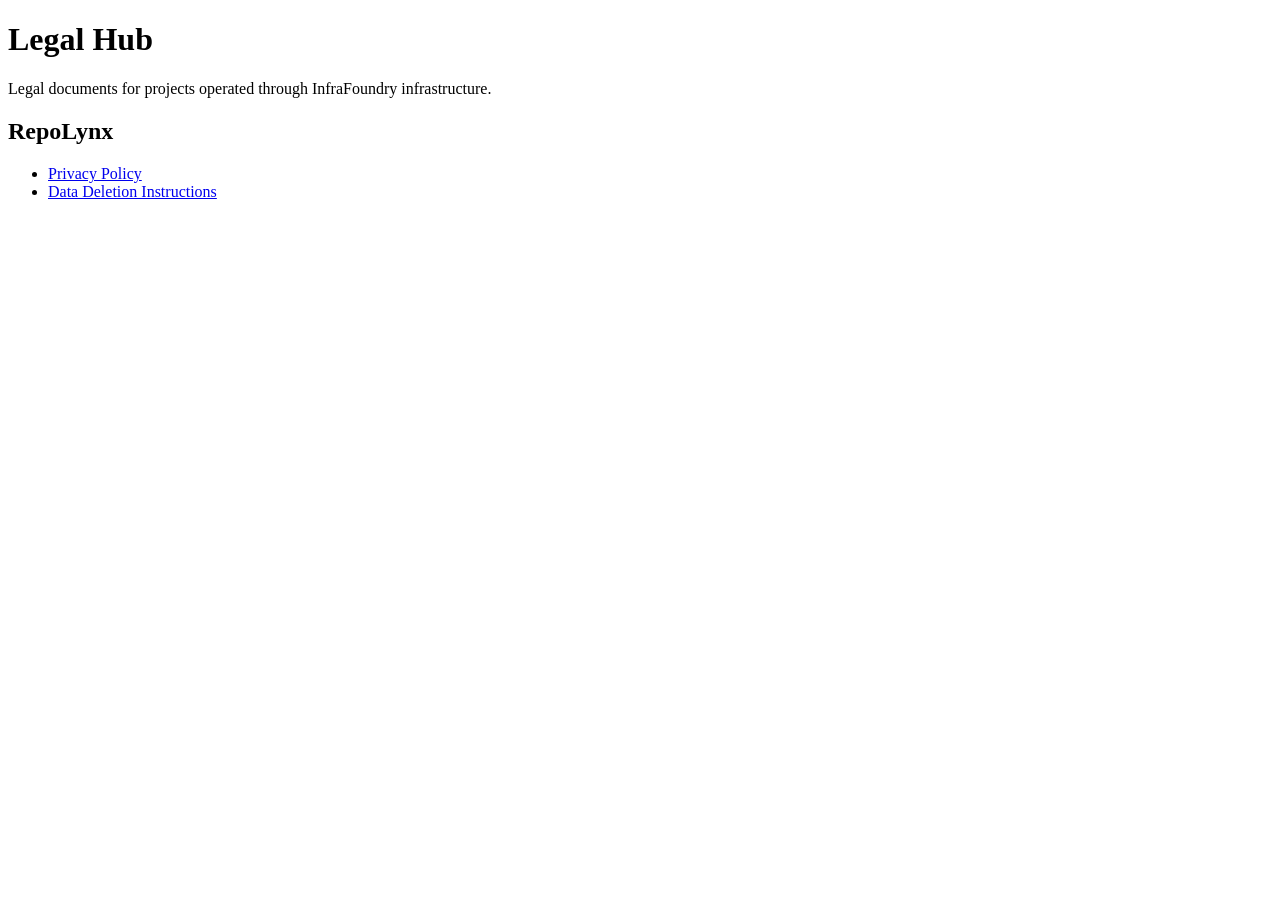
==== index.html @ c6e341f9 "Add initial index.html for Legal Hub" ====
<!doctype html>
<html lang="en">
<head>
  <meta charset="utf-8">
  <meta name="viewport" content="width=device-width, initial-scale=1">
  <title>Legal Hub</title>
</head>
<body>
  <h1>Legal Hub</h1>
  <p>Legal documents for projects operated through InfraFoundry infrastructure.</p>

  <h2>RepoLynx</h2>
  <ul>
    <li><a href="repolynx/privacy.html">Privacy Policy</a></li>
    <li><a href="repolynx/data-deletion.html">Data Deletion Instructions</a></li>
  </ul>
</body>
</html>
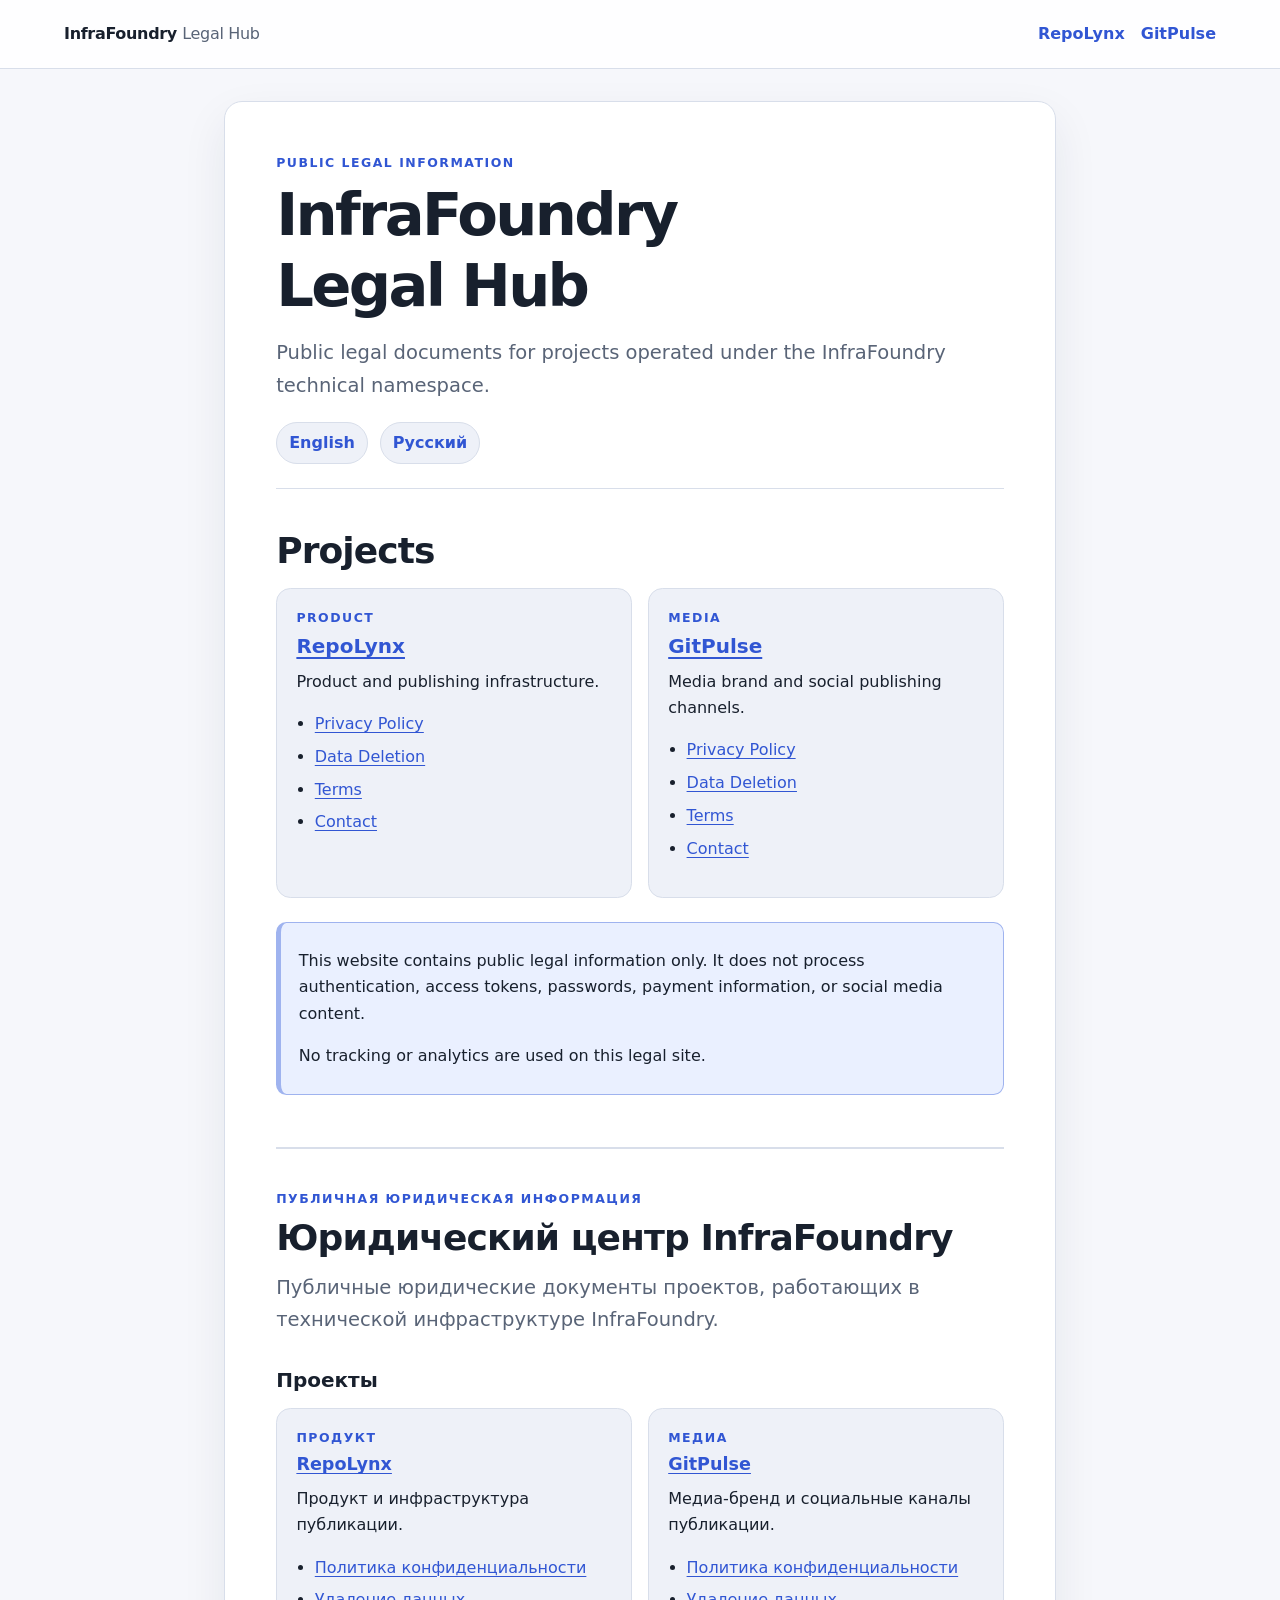
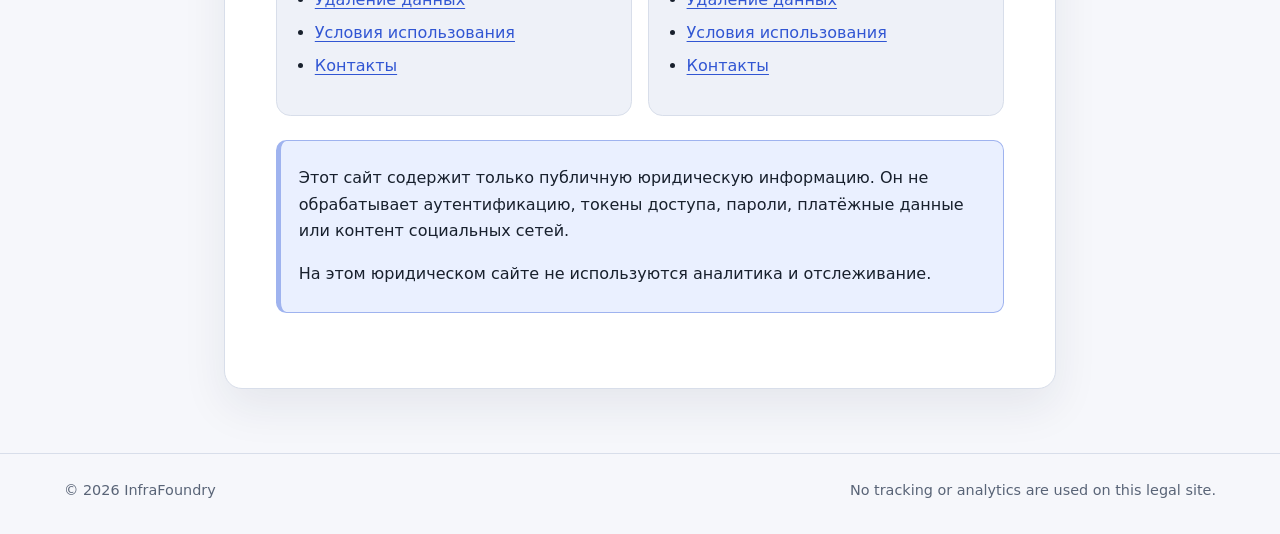
==== commit 60625b5b: "feat: build multilingual legal hub pages" ====
--- a/index.html
+++ b/index.html
@@ -3,16 +3,109 @@
 <head>
   <meta charset="utf-8">
   <meta name="viewport" content="width=device-width, initial-scale=1">
-  <title>Legal Hub</title>
+  <meta name="color-scheme" content="light dark">
+  <title>InfraFoundry Legal Hub</title>
+  <meta name="description" content="Public legal documents for RepoLynx and GitPulse projects operated under the InfraFoundry technical namespace.">
+  <link rel="canonical" href="https://infrafoundry.github.io/legal-hub/">
+  <link rel="icon" href="assets/favicon.svg" type="image/svg+xml">
+  <link rel="stylesheet" href="assets/styles.css">
 </head>
 <body>
-  <h1>Legal Hub</h1>
-  <p>Legal documents for projects operated through InfraFoundry infrastructure.</p>
+  <a class="skip-link" href="#content">Skip to content</a>
+  <header class="site-header">
+    <div class="shell header-row">
+      <a class="brand" href="./" aria-current="page">InfraFoundry <span>Legal Hub</span></a>
+      <nav aria-label="Primary">
+        <a href="repolynx/">RepoLynx</a>
+        <a href="gitpulse/">GitPulse</a>
+      </nav>
+    </div>
+  </header>
+  <main id="content" class="shell">
+    <article>
+      <div class="hero">
+        <p class="eyebrow">Public legal information</p>
+        <h1 id="english">InfraFoundry Legal Hub</h1>
+        <p class="lede">Public legal documents for projects operated under the InfraFoundry technical namespace.</p>
+        <div class="language-links" aria-label="Language links">
+          <a href="#english">English</a>
+          <a href="#russian" lang="ru">Русский</a>
+        </div>
+      </div>
 
-  <h2>RepoLynx</h2>
-  <ul>
-    <li><a href="repolynx/privacy.html">Privacy Policy</a></li>
-    <li><a href="repolynx/data-deletion.html">Data Deletion Instructions</a></li>
-  </ul>
+      <section aria-labelledby="projects-en">
+        <h2 id="projects-en">Projects</h2>
+        <div class="project-grid">
+          <section class="card" aria-labelledby="repolynx-card-en">
+            <p class="card-kicker">Product</p>
+            <h3 id="repolynx-card-en"><a href="repolynx/">RepoLynx</a></h3>
+            <p>Product and publishing infrastructure.</p>
+            <ul class="link-list">
+              <li><a href="repolynx/privacy.html">Privacy Policy</a></li>
+              <li><a href="repolynx/data-deletion.html">Data Deletion</a></li>
+              <li><a href="repolynx/terms.html">Terms</a></li>
+              <li><a href="repolynx/contact.html">Contact</a></li>
+            </ul>
+          </section>
+          <section class="card" aria-labelledby="gitpulse-card-en">
+            <p class="card-kicker">Media</p>
+            <h3 id="gitpulse-card-en"><a href="gitpulse/">GitPulse</a></h3>
+            <p>Media brand and social publishing channels.</p>
+            <ul class="link-list">
+              <li><a href="gitpulse/privacy.html">Privacy Policy</a></li>
+              <li><a href="gitpulse/data-deletion.html">Data Deletion</a></li>
+              <li><a href="gitpulse/terms.html">Terms</a></li>
+              <li><a href="gitpulse/contact.html">Contact</a></li>
+            </ul>
+          </section>
+        </div>
+        <aside class="notice">
+          <p>This website contains public legal information only. It does not process authentication, access tokens, passwords, payment information, or social media content.</p>
+          <p>No tracking or analytics are used on this legal site.</p>
+        </aside>
+      </section>
+
+      <section class="language-section" lang="ru" aria-labelledby="russian">
+        <p class="eyebrow">Публичная юридическая информация</p>
+        <h2 id="russian">Юридический центр InfraFoundry</h2>
+        <p class="lede">Публичные юридические документы проектов, работающих в технической инфраструктуре InfraFoundry.</p>
+        <h3>Проекты</h3>
+        <div class="project-grid">
+          <section class="card" aria-labelledby="repolynx-card-ru">
+            <p class="card-kicker">Продукт</p>
+            <h4 id="repolynx-card-ru"><a href="repolynx/">RepoLynx</a></h4>
+            <p>Продукт и инфраструктура публикации.</p>
+            <ul class="link-list">
+              <li><a href="repolynx/privacy.html">Политика конфиденциальности</a></li>
+              <li><a href="repolynx/data-deletion.html">Удаление данных</a></li>
+              <li><a href="repolynx/terms.html">Условия использования</a></li>
+              <li><a href="repolynx/contact.html">Контакты</a></li>
+            </ul>
+          </section>
+          <section class="card" aria-labelledby="gitpulse-card-ru">
+            <p class="card-kicker">Медиа</p>
+            <h4 id="gitpulse-card-ru"><a href="gitpulse/">GitPulse</a></h4>
+            <p>Медиа-бренд и социальные каналы публикации.</p>
+            <ul class="link-list">
+              <li><a href="gitpulse/privacy.html">Политика конфиденциальности</a></li>
+              <li><a href="gitpulse/data-deletion.html">Удаление данных</a></li>
+              <li><a href="gitpulse/terms.html">Условия использования</a></li>
+              <li><a href="gitpulse/contact.html">Контакты</a></li>
+            </ul>
+          </section>
+        </div>
+        <aside class="notice">
+          <p>Этот сайт содержит только публичную юридическую информацию. Он не обрабатывает аутентификацию, токены доступа, пароли, платёжные данные или контент социальных сетей.</p>
+          <p>На этом юридическом сайте не используются аналитика и отслеживание.</p>
+        </aside>
+      </section>
+    </article>
+  </main>
+  <footer class="site-footer">
+    <div class="shell footer-row">
+      <p>© 2026 InfraFoundry</p>
+      <p>No tracking or analytics are used on this legal site.</p>
+    </div>
+  </footer>
 </body>
 </html>
--- a/assets/styles.css
+++ b/assets/styles.css
@@ -0,0 +1,364 @@
+:root {
+  color-scheme: light dark;
+  --bg: #f6f7fb;
+  --surface: #ffffff;
+  --surface-soft: #eef1f8;
+  --text: #18202d;
+  --muted: #596477;
+  --border: #d8deea;
+  --accent: #3156d3;
+  --accent-strong: #1f3da5;
+  --focus: #f0a326;
+  --notice: #eaf0ff;
+  --notice-border: #9fb3ef;
+  --shadow: 0 18px 45px rgba(25, 37, 70, 0.08);
+  --radius: 18px;
+  --shell: 72rem;
+}
+
+* {
+  box-sizing: border-box;
+}
+
+html {
+  scroll-behavior: smooth;
+}
+
+body {
+  margin: 0;
+  min-width: 20rem;
+  background: var(--bg);
+  color: var(--text);
+  font-family: system-ui, -apple-system, BlinkMacSystemFont, "Segoe UI", sans-serif;
+  font-size: 1rem;
+  line-height: 1.65;
+}
+
+a {
+  color: var(--accent);
+  text-underline-offset: 0.18em;
+  text-decoration-thickness: 0.08em;
+}
+
+a:hover {
+  color: var(--accent-strong);
+}
+
+a:focus-visible {
+  outline: 3px solid var(--focus);
+  outline-offset: 4px;
+  border-radius: 0.15rem;
+}
+
+.skip-link {
+  position: fixed;
+  top: 0.75rem;
+  left: 0.75rem;
+  z-index: 10;
+  padding: 0.65rem 0.9rem;
+  transform: translateY(-200%);
+  border-radius: 0.5rem;
+  background: var(--text);
+  color: var(--surface);
+}
+
+.skip-link:focus {
+  transform: translateY(0);
+}
+
+.shell {
+  width: min(calc(100% - 2rem), var(--shell));
+  margin-inline: auto;
+}
+
+.site-header {
+  border-bottom: 1px solid var(--border);
+  background: color-mix(in srgb, var(--surface) 92%, transparent);
+}
+
+.header-row,
+.footer-row {
+  display: flex;
+  align-items: center;
+  justify-content: space-between;
+  gap: 1rem 2rem;
+}
+
+.header-row {
+  min-height: 4.25rem;
+}
+
+.brand {
+  color: var(--text);
+  font-weight: 760;
+  letter-spacing: -0.02em;
+  text-decoration: none;
+}
+
+.brand span {
+  color: var(--muted);
+  font-weight: 520;
+}
+
+nav {
+  display: flex;
+  flex-wrap: wrap;
+  gap: 0.5rem 1rem;
+}
+
+nav a {
+  font-weight: 650;
+  text-decoration: none;
+}
+
+main {
+  padding-block: 2rem 4rem;
+}
+
+article {
+  max-width: 52rem;
+  margin-inline: auto;
+  padding: clamp(1.25rem, 4vw, 3.25rem);
+  border: 1px solid var(--border);
+  border-radius: var(--radius);
+  background: var(--surface);
+  box-shadow: var(--shadow);
+}
+
+.hero {
+  padding-bottom: 1.5rem;
+  border-bottom: 1px solid var(--border);
+}
+
+.eyebrow,
+.card-kicker {
+  margin: 0 0 0.35rem;
+  color: var(--accent);
+  font-size: 0.78rem;
+  font-weight: 780;
+  letter-spacing: 0.12em;
+  text-transform: uppercase;
+}
+
+h1,
+h2,
+h3,
+h4 {
+  line-height: 1.2;
+  text-wrap: balance;
+}
+
+h1 {
+  margin: 0.25rem 0 1rem;
+  font-size: clamp(2.1rem, 8vw, 3.7rem);
+  letter-spacing: -0.045em;
+}
+
+h2 {
+  margin: 2.5rem 0 0.8rem;
+  font-size: clamp(1.55rem, 5vw, 2.25rem);
+  letter-spacing: -0.025em;
+}
+
+h3 {
+  margin: 2rem 0 0.55rem;
+  font-size: 1.25rem;
+}
+
+h4 {
+  margin: 0.2rem 0 0.5rem;
+  font-size: 1.1rem;
+}
+
+p,
+ul,
+ol {
+  margin-block: 0.65rem 1rem;
+}
+
+li + li {
+  margin-top: 0.4rem;
+}
+
+.lede {
+  max-width: 44rem;
+  margin-bottom: 0;
+  color: var(--muted);
+  font-size: clamp(1.05rem, 3vw, 1.22rem);
+}
+
+.breadcrumb {
+  margin: 0 0 1.75rem;
+  color: var(--muted);
+  font-size: 0.92rem;
+}
+
+.breadcrumb ol {
+  display: flex;
+  flex-wrap: wrap;
+  gap: 0.35rem;
+  margin: 0;
+  padding: 0;
+  list-style: none;
+}
+
+.breadcrumb li:not(:last-child)::after {
+  margin-left: 0.35rem;
+  content: "/";
+  color: var(--muted);
+}
+
+.language-links {
+  display: flex;
+  gap: 0.75rem;
+  margin-top: 1.25rem;
+}
+
+.language-links a,
+.button-link {
+  display: inline-block;
+  padding: 0.42rem 0.75rem;
+  border: 1px solid var(--border);
+  border-radius: 999px;
+  background: var(--surface-soft);
+  font-weight: 680;
+  text-decoration: none;
+}
+
+.project-grid {
+  display: grid;
+  grid-template-columns: repeat(2, minmax(0, 1fr));
+  gap: 1rem;
+  margin-top: 1rem;
+}
+
+.card {
+  padding: 1.2rem;
+  border: 1px solid var(--border);
+  border-radius: 0.9rem;
+  background: var(--surface-soft);
+}
+
+.card h3,
+.card h4 {
+  margin-top: 0.1rem;
+}
+
+.link-list {
+  padding-left: 1.15rem;
+}
+
+.notice {
+  margin-block: 1.5rem;
+  padding: 0.9rem 1.1rem;
+  border: 1px solid var(--notice-border);
+  border-left-width: 0.35rem;
+  border-radius: 0.65rem;
+  background: var(--notice);
+}
+
+.notice p:last-child {
+  margin-bottom: 0.65rem;
+}
+
+.meta {
+  color: var(--muted);
+  font-size: 0.95rem;
+}
+
+.language-section {
+  margin-top: 3.25rem;
+  padding-top: 2.5rem;
+  border-top: 2px solid var(--border);
+}
+
+.language-section > h2 {
+  margin-top: 0.25rem;
+}
+
+.contact-list {
+  display: grid;
+  gap: 0.9rem;
+  margin: 1.25rem 0;
+}
+
+.contact-item {
+  padding: 1rem;
+  border: 1px solid var(--border);
+  border-radius: 0.75rem;
+  background: var(--surface-soft);
+}
+
+.contact-item strong {
+  display: block;
+  margin-bottom: 0.2rem;
+}
+
+.site-footer {
+  border-top: 1px solid var(--border);
+  color: var(--muted);
+  font-size: 0.9rem;
+}
+
+.footer-row {
+  min-height: 5rem;
+}
+
+code {
+  overflow-wrap: anywhere;
+}
+
+@media (max-width: 42rem) {
+  .header-row,
+  .footer-row {
+    align-items: flex-start;
+    flex-direction: column;
+  }
+
+  .header-row {
+    padding-block: 0.85rem;
+  }
+
+  .footer-row {
+    padding-block: 1.2rem;
+  }
+
+  .footer-row p {
+    margin: 0;
+  }
+
+  .project-grid {
+    grid-template-columns: 1fr;
+  }
+
+  main {
+    padding-top: 1rem;
+  }
+
+  article {
+    border-radius: 0.9rem;
+  }
+}
+
+@media (prefers-color-scheme: dark) {
+  :root {
+    --bg: #0f1420;
+    --surface: #171e2c;
+    --surface-soft: #20293a;
+    --text: #edf1f8;
+    --muted: #b4bfd0;
+    --border: #344056;
+    --accent: #9eb4ff;
+    --accent-strong: #cad5ff;
+    --focus: #ffc15a;
+    --notice: #1d2c4e;
+    --notice-border: #657fc4;
+    --shadow: 0 18px 45px rgba(0, 0, 0, 0.24);
+  }
+}
+
+@media (prefers-reduced-motion: reduce) {
+  html {
+    scroll-behavior: auto;
+  }
+}
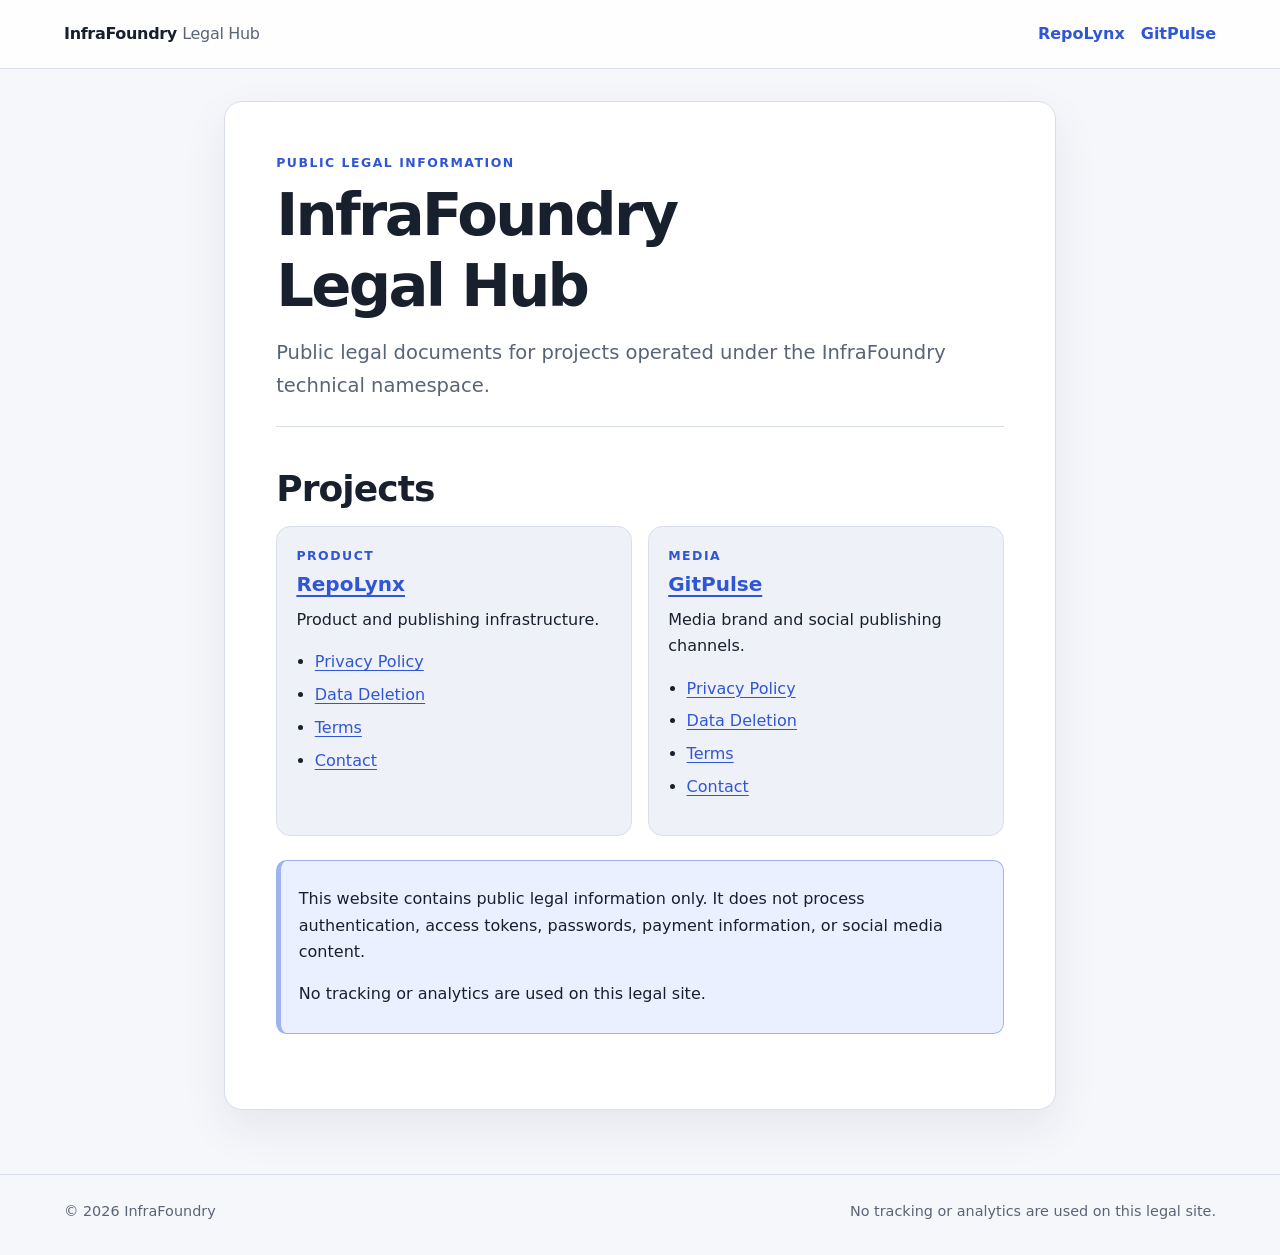
==== commit 87cd17f0: "feat: switch legal hub to English and GitHub contacts" ====
--- a/index.html
+++ b/index.html
@@ -27,10 +27,6 @@
         <p class="eyebrow">Public legal information</p>
         <h1 id="english">InfraFoundry Legal Hub</h1>
         <p class="lede">Public legal documents for projects operated under the InfraFoundry technical namespace.</p>
-        <div class="language-links" aria-label="Language links">
-          <a href="#english">English</a>
-          <a href="#russian" lang="ru">Русский</a>
-        </div>
       </div>
 
       <section aria-labelledby="projects-en">
@@ -65,40 +61,6 @@
         </aside>
       </section>
 
-      <section class="language-section" lang="ru" aria-labelledby="russian">
-        <p class="eyebrow">Публичная юридическая информация</p>
-        <h2 id="russian">Юридический центр InfraFoundry</h2>
-        <p class="lede">Публичные юридические документы проектов, работающих в технической инфраструктуре InfraFoundry.</p>
-        <h3>Проекты</h3>
-        <div class="project-grid">
-          <section class="card" aria-labelledby="repolynx-card-ru">
-            <p class="card-kicker">Продукт</p>
-            <h4 id="repolynx-card-ru"><a href="repolynx/">RepoLynx</a></h4>
-            <p>Продукт и инфраструктура публикации.</p>
-            <ul class="link-list">
-              <li><a href="repolynx/privacy.html">Политика конфиденциальности</a></li>
-              <li><a href="repolynx/data-deletion.html">Удаление данных</a></li>
-              <li><a href="repolynx/terms.html">Условия использования</a></li>
-              <li><a href="repolynx/contact.html">Контакты</a></li>
-            </ul>
-          </section>
-          <section class="card" aria-labelledby="gitpulse-card-ru">
-            <p class="card-kicker">Медиа</p>
-            <h4 id="gitpulse-card-ru"><a href="gitpulse/">GitPulse</a></h4>
-            <p>Медиа-бренд и социальные каналы публикации.</p>
-            <ul class="link-list">
-              <li><a href="gitpulse/privacy.html">Политика конфиденциальности</a></li>
-              <li><a href="gitpulse/data-deletion.html">Удаление данных</a></li>
-              <li><a href="gitpulse/terms.html">Условия использования</a></li>
-              <li><a href="gitpulse/contact.html">Контакты</a></li>
-            </ul>
-          </section>
-        </div>
-        <aside class="notice">
-          <p>Этот сайт содержит только публичную юридическую информацию. Он не обрабатывает аутентификацию, токены доступа, пароли, платёжные данные или контент социальных сетей.</p>
-          <p>На этом юридическом сайте не используются аналитика и отслеживание.</p>
-        </aside>
-      </section>
     </article>
   </main>
   <footer class="site-footer">
--- a/assets/styles.css
+++ b/assets/styles.css
@@ -208,13 +208,6 @@
   color: var(--muted);
 }
 
-.language-links {
-  display: flex;
-  gap: 0.75rem;
-  margin-top: 1.25rem;
-}
-
-.language-links a,
 .button-link {
   display: inline-block;
   padding: 0.42rem 0.75rem;
@@ -264,16 +257,6 @@
 .meta {
   color: var(--muted);
   font-size: 0.95rem;
-}
-
-.language-section {
-  margin-top: 3.25rem;
-  padding-top: 2.5rem;
-  border-top: 2px solid var(--border);
-}
-
-.language-section > h2 {
-  margin-top: 0.25rem;
 }
 
 .contact-list {
